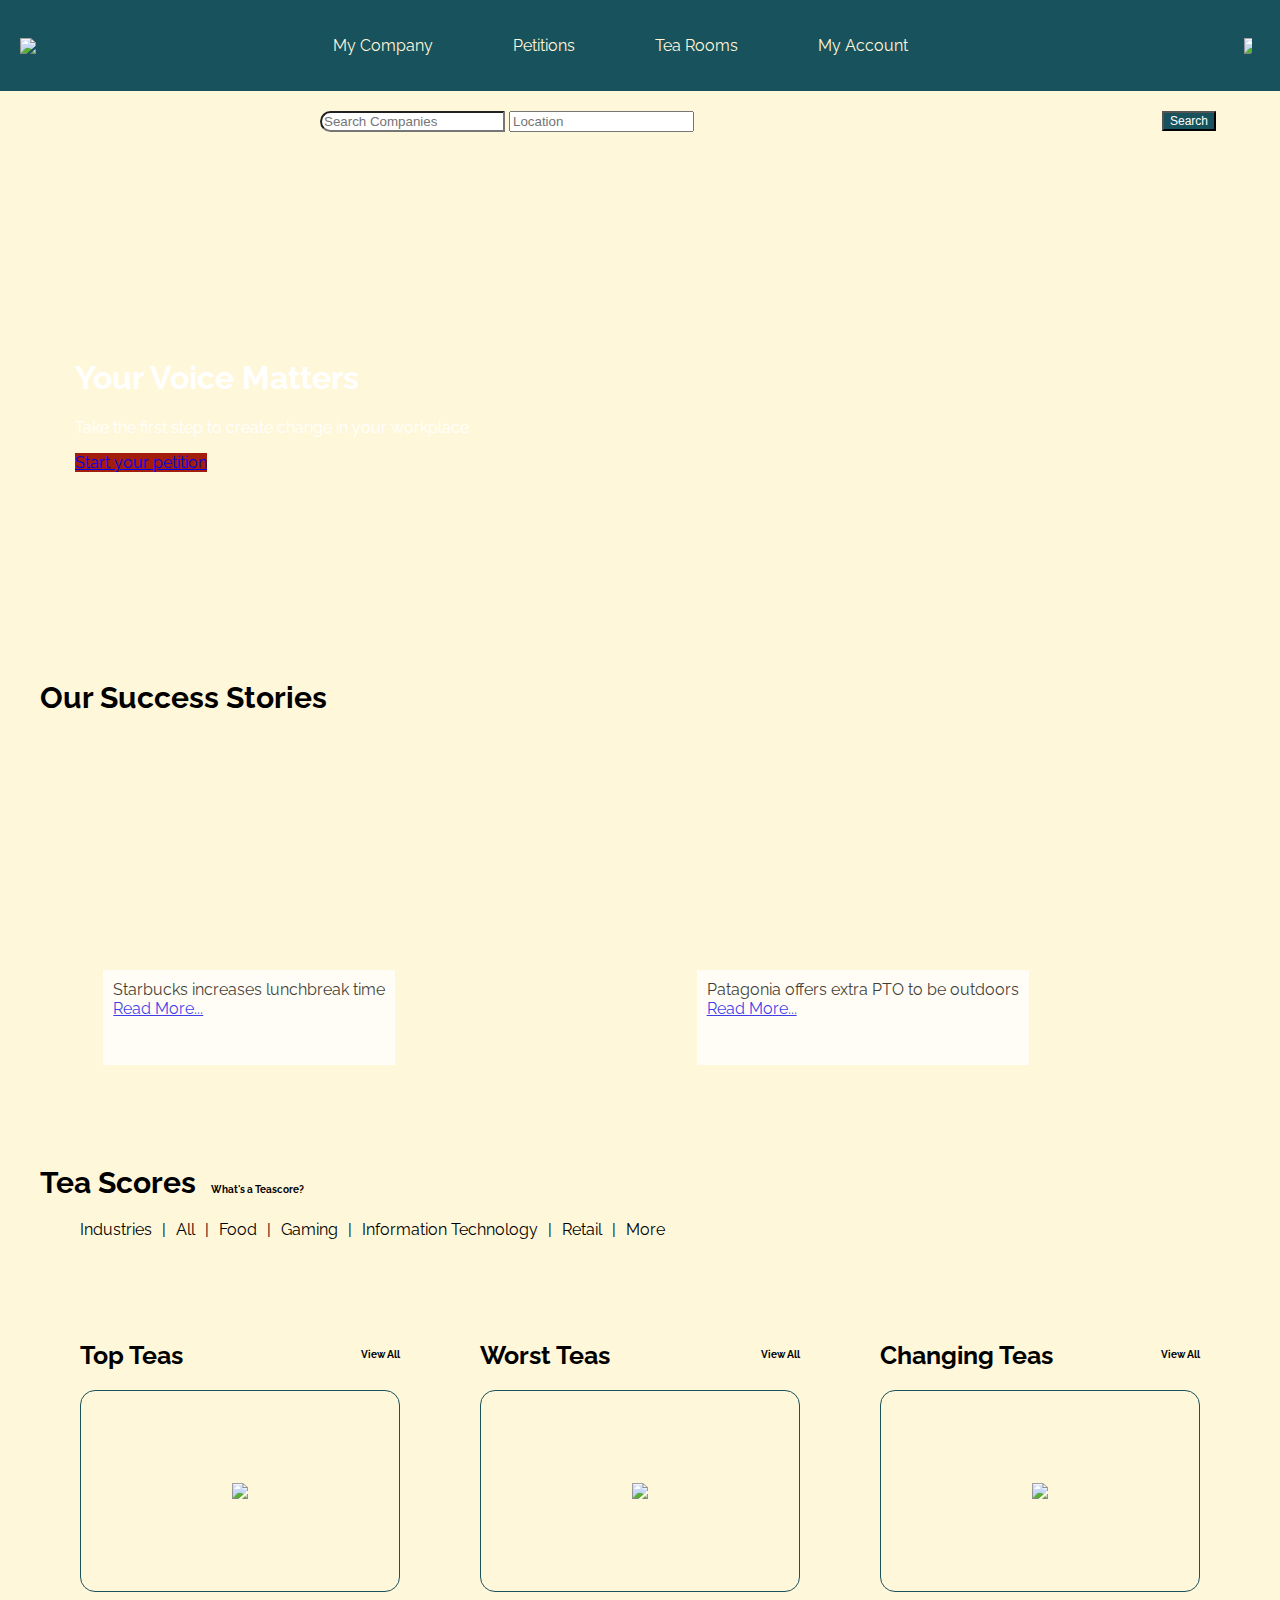
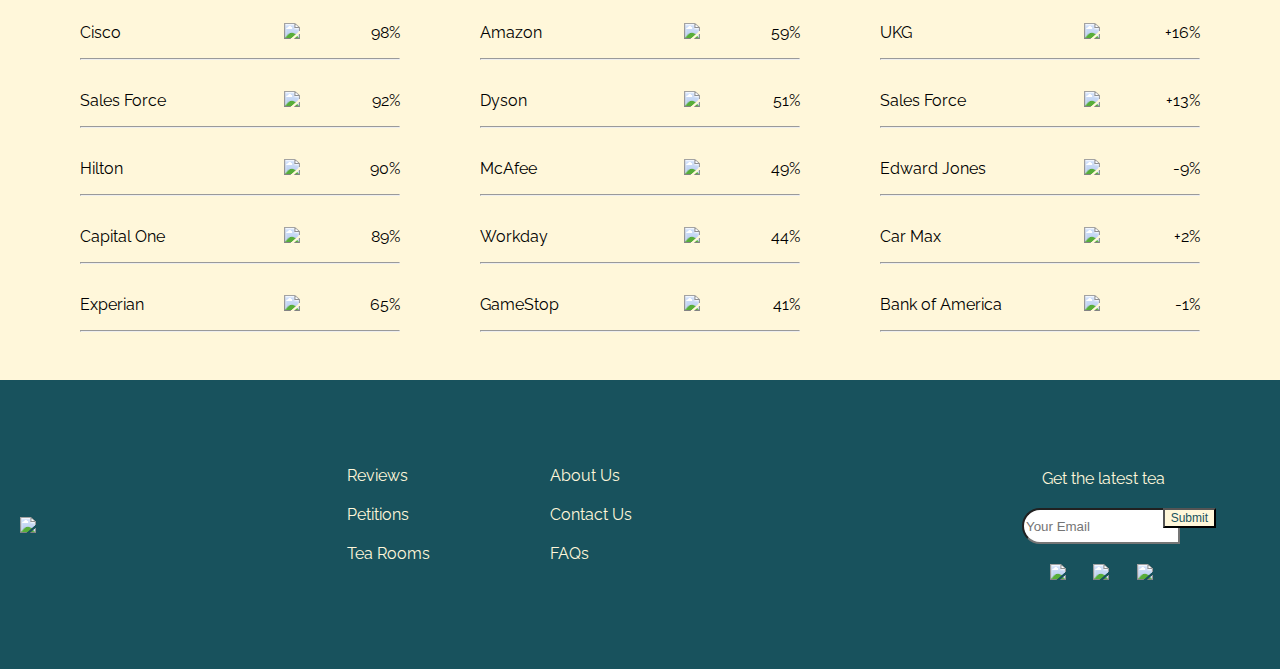
==== index.html @ 8a25eb56 "Add files via upload" ====
<!DOCTYPE html>
<html lang="en">
  <head>
    <meta charset="UTF-8" />
    <meta http-equiv="X-UA-Compatible" content="IE=edge" />
    <meta name="viewport" content="width=device-width, initial-scale=1.0" />
    <title>SafeTea</title>
    <link rel="stylesheet" href="/index.css" />
    <link rel="preconnect" href="https://fonts.googleapis.com" />
    <link rel="preconnect" href="https://fonts.gstatic.com" crossorigin />
    <link
      href="https://cdn.jsdelivr.net/npm/bootstrap@5.1.3/dist/css/bootstrap.min.css"
      rel="stylesheet"
      integrity="sha384-1BmE4kWBq78iYhFldvKuhfTAU6auU8tT94WrHftjDbrCEXSU1oBoqyl2QvZ6jIW3"
      crossorigin="anonymous"
    />
    <link
      href="https://fonts.googleapis.com/css2?family=Raleway:ital,wght@0,400;1,600&display=swap"
      rel="stylesheet"
    />
  </head>
  <body>
    <header>
      <nav class="nav_box">
        <div class="main_nav">
          <li class="logo">
            <a href="/index.html"><img src="Images/Component 57.svg" /></a>
          </li>
          <ul class="menu">
            <a href="mycompany.html" class="menu-item"><li>My Company</li></a>
            <a href="petition.html" class="menu-item"><li>Petitions</li></a>
            <a href="TeaRooms.html" class="menu-item"><li>Tea Rooms</li></a>
            <a href="MyAccount.html" class="menu-item"><li>My Account</li></a>
          </ul>
          <a href="index.html"
            ><img src="Images/Sign Out Button.png" class="signoutbutton"
          /></a>
        </div>
      </nav>
    </header>
    <div class="navborder"></div>
    <section class="searchsection">
      <div class="input-group searchinputs">
        <input
          placeholder="Search Companies"
          type="text"
          aria-label="First name"
          class="form-control companysearchbar"
        />
        <input
          placeholder="Location"
          type="text"
          aria-label="Last name"
          class="form-control"
        />
        <button
          class="btn btn-outline-secondary searchbutton rounded-pill"
          type="button"
          id="button-addon2"
        >
          Search
        </button>
      </div>
      <div class="input-group mb-3"></div>
    </section>

    <section>
      <div class="jumbotron hero">
        <h1 class="hero_message">Your Voice Matters</h1>
        <p class="lead">
          Take the first step to create change in your workplace
        </p>
        <div class="herobutton">
          <a
            class="btn btn-primary btn-lg btnColor rounded-pill"
            href="#"
            role="button"
            >Start your petition</a
          >
        </div>
      </div>
    </section>
    <section>
      <div class="success_stories">
        <h1 class="success-story-header">Our Success Stories</h1>
        <div class="success_story_images">
          <div class="left_image">
            <div class="left_image_textbox">
              Starbucks increases lunchbreak time<br />
              <a href="blank">Read More...</a>
            </div>
          </div>
          <div class="right_image">
            <div class="right_image_textbox">
              Patagonia offers extra PTO to be outdoors<br />
              <a href="blank">Read More...</a>
            </div>
          </div>
        </div>
      </div>
    </section>

    <section class="tea-scores">
      <h1>
        Tea Scores <span class="teascore_definition">What's a Teascore?</span>
      </h1>
      <div class="tea-score-container">
        <ul class="tea-score-list">
          <li>Industries</li>
          <li>|</li>
          <li>All</li>
          <li>|</li>
          <li>Food</li>
          <li>|</li>
          <li>Gaming</li>
          <li>|</li>
          <li>Information Technology</li>
          <li>|</li>
          <li>Retail</li>
          <li>|</li>
          <li>More</li>
        </ul>
      </div>
    </section>
<section class="ranking_section">
  <div class="toptea_container">
    <h2 class="toptea_header">Top Teas <span class="viewall">View All</span></h2> 
    <div class="toptea_image_container">
      <img src="Images/cisco-logo-transparent-background.png" class="amazon-logo">
    </div>
    <div class="toptea_list">
      <p class="company_lists">Cisco <span class="topTea_image"> <img src="Images/Purple tea cup.png"></span><span class="cup_icons">98%</span></p><hr>
      <p class="company_lists">Sales Force <span class="topTea_image"> <img src="Images/Purple tea cup.png"></span><span class="cup_icons">92%</span></p><hr>
      <p class="company_lists">Hilton <span class="topTea_image"> <img src="Images/Purple tea cup.png"></span><span class="cup_icons">90%</span></p><hr>
      <p class="company_lists">Capital One <span class="topTea_image"> <img src="Images/hot tea cup.png"></span><span class="cup_icons">89%</span></p><hr>
      <p class="company_lists">Experian <span class="topTea_image"> <img src="Images/hot tea cup.png"></span><span class="cup_icons">65%</span></p><hr>
    </div>
  </div>
  </div>

  <div class="toptea_container">
    <h2 class="toptea_header">Worst Teas <span class="viewall">View All</span></h2> 
    <div class="toptea_image_container">
      <img src="Images/Amazon-Logo-resize.png">
    </div>
    <div class="toptea_list">
      <p class="company_lists">Amazon <span class="topTea_image"> <img src="Images/Purple tea cup.png"></span><span class="cup_icons">59%</span></p><hr>
      <p class="company_lists">Dyson <span class="topTea_image"> <img src="Images/Purple tea cup.png"></span><span class="cup_icons">51%</span></p><hr>
      <p class="company_lists">McAfee <span class="topTea_image"> <img src="Images/Purple tea cup.png"></span><span class="cup_icons">49%</span></p><hr>
      <p class="company_lists">Workday <span class="topTea_image"> <img src="Images/hot tea cup.png"></span><span class="cup_icons">44%</span></p><hr>
      <p class="company_lists">GameStop <span class="topTea_image"> <img src="Images/hot tea cup.png"></span><span class="cup_icons">41%</span></p><hr>
    </div>
  </div>
  </div>
  
  <div class="toptea_container">
    <h2 class="toptea_header">Changing Teas <span class="viewall">View All</span></h2> 
    <div class="toptea_image_container">
      <img src="Images/ukgFix-removebg-.png">
    </div>
    <div class="toptea_list">
      <p class="company_lists">UKG <span class="topTea_image"> <img src="Images/Up Arrow.png"></span><span class="cup_icons">+16%</span></p><hr>
      <p class="company_lists">Sales Force <span class="topTea_image"> <img src="Images/Up Arrow.png"></span><span class="cup_icons">+13%</span></p><hr>
      <p class="company_lists">Edward Jones <span class="topTea_image"> <img src="Images/Down Arrow.png"></span><span class="cup_icons">-9%</span></p><hr>
      <p class="company_lists">Car Max <span class="topTea_image"> <img src="Images/Up Arrow.png"></span><span class="cup_icons">+2%</span></p><hr>
      <p class="company_lists">Bank of America <span class="topTea_image"> <img src="Images/Down Arrow.png"></span><span class="cup_icons">-1%</span></p><hr>
    </div>
  </div>
  </div>
</section>

<footer>
  <nav class="nav_box footer_box">
    <div class="main_nav">
      <li class="logo">
        <a href="/index.html"><img src="Images/Component 57.svg" /></a>
      </li>
      <div class="footer_links">
      <ul class="footer_menu">
        <a href="review.html" class="menu-item footer_menu_item"><li>Reviews</li></a>
        <a href="petition.html" class="menu-item footer_menu_item"><li>Petitions</li></a>
        <a href="TeaRooms.html" class="menu-item footer_menu_item"><li>Tea Rooms</li></a>
      </ul>
      <ul class="footer_menu">
        <a href="review.html" class="menu-item footer_menu_item"><li>About Us</li></a>
        <a href="petition.html" class="menu-item footer_menu_item"><li>Contact Us</li></a>
        <a href="TeaRooms.html" class="menu-item footer_menu_item"><li>FAQs</li></a>
      </ul>
    </div>
    <ul class="footer_menu">
      <a href="review.html" class="menu-item footer_email_notification"><li>Get the latest tea</li></a>
      <li class="footer_email"><input
        placeholder="Your Email"
        type="text"
        aria-label="Last name"
        class="form-control email_box"
      />
      <button
        class="btn btn-outline-secondary searchbutton rounded-pill email_submit"
        type="button"
        id="button-addon2"
      >
        Submit
      </button></li>
      
        <li class="social_media_logos"><img src="Images/Instagram.png"> <img src="Images/Tweeter.png"> <img src="Images/Facebook.png"></li>
    </ul>
    </div>
   
  </nav>
  
</footer>
<div></div>

    <script
      src="https://cdn.jsdelivr.net/npm/bootstrap@5.1.3/dist/js/bootstrap.bundle.min.js"
      integrity="sha384-ka7Sk0Gln4gmtz2MlQnikT1wXgYsOg+OMhuP+IlRH9sENBO0LRn5q+8nbTov4+1p"
      crossorigin="anonymous"
    ></script>
  </body>
</html>
---- index.css ----
body {
  padding: 0;
  margin: 0;
  font-family: "Raleway", sans-serif;
  background-color: #fff7da !important;
}
.navbox {
  background-color: #18525d;
}
nav {
  background-color: #18525d;
}
.main_nav {
  display: flex;
  justify-content: space-between;
  padding: 20px;
  list-style-type: none;
  text-decoration: none;
  align-items: center;
}
.menu-item {
  list-style-type: none;
  text-decoration: none;
  color: #fff7da;
  position: relative;
}

.menu-item:hover {
  color: #f7d96f;
}
.menu {
  display: flex;
  align-items: center;
}
nav ul li {
  padding-right: 80px;
}
.navborder {
  height: 2px;
  width: 100%;
  background-color: #fff7da;
  position: absolute;
  top: 100px;
}
.logo {
  padding-top: 5px;
}
.hero {
  background: url(/Images/Hero\ no\ text.png);
  background-size: contain;
  background-size: 100%;
  background-repeat: no-repeat;
  width: 100vw;
  height: 500px;
  font-family: "Raleway";
}
.hero_message {
  color: white;
  padding-top: 200px;
  padding-left: 75px;
}
.lead {
  color: white;
  padding-left: 75px;
}
.btnColor {
  background-color: #a21d0b !important;
  border-color: #a21d0b !important;
  font-size: 16px !important;
}
.herobutton {
  padding-left: 75px;
}
.signoutbutton {
  display: flex;
  align-items: center;
  max-width: 50%;
  height: auto;
}

.searchsection {
  background-color: #fff7da;
}
.searchbutton {
  background-color: #18525d !important;
  color: white !important;
  font-size: 12px !important;
  position: absolute;
  right: 5%;
}
.searchinputs {
  width: 50% !important;
  margin-left: 25%;
  padding-top: 20px;
  padding-bottom: 6px;
}
.companysearchbar {
  border-radius: 50px 0 0 50px !important;
}

.success_stories {
  margin-bottom: 0;
}

.success-story-header {
  font-size: 30px;
  margin-left: 40px;
  padding-bottom: 10px;
}

.success_story_images {
  display: flex;
  justify-content: space-evenly;
  height: 400px;
  width: 100vw;
}
.left_image {
  background-image: url(/Images/starbucks\ .png);
  background-repeat: no-repeat;
  height: 330px;
  width: 500px;
  position: relative;
}
.right_image {
  background-image: url(/Images/patagonia.jpeg);
  background-repeat: no-repeat;
  height: 330px;
  width: 500px;
  position: relative;
}

.right_image_textbox {
  position: absolute;
  bottom: 10px;
  left: 10px;
  background-color: white;
  opacity: 75%;
  height: 75px;
  padding: 10px;
}

.left_image_textbox {
  position: absolute;
  bottom: 10px;
  left: 10px;
  background-color: white;
  opacity: 75%;
  height: 75px;
  padding: 10px;
}

.amazon-logo {
  background-size: 200px;
}

.tea-scores {
  margin-left: 40px;
  margin-bottom: 80px;
}

.tea-scores > h1 {
  font-size: 30px;
}

.tea-score-container > ul > li {
  padding-right: 10px;
}

.tea-score-list {
  display: flex;
  justify-content: flex-start;
  list-style-type: none;
  text-decoration: none;
}
.teascore_definition {
  font-size: 10px;
  padding-left: 8px;
}
.toptea_container {
  width: 25%;
  /* margin-left: 40px; */
}
.viewall {
  font-size: 10px;
}
.toptea_header {
  display: flex;
  justify-content: space-between;
  align-items: center;
  font-size: 25px;
}
.toptea_image_container {
  border: 1px solid #18525d;
  display: flex;
  justify-content: center;
  align-items: center;
  padding: 20px 0;
  border-radius: 15px;
  height: 160px;
}

.company_lists {
  display: flex;
  align-items: center;
  padding-top: 15px;
}

.toptea_list {
  position: relative;
}
.cup_icons {
  position: absolute;
  right: 0;
}

.topTea_image {
  position: absolute;
  right: 100px;
}
.ranking_section {
  display: flex;
  justify-content: space-evenly;
}
.footer_menu {
  display: flex;
  flex-direction: column;
}
.footer_links {
  display: flex;
}
.footer_email {
  list-style-type: none;
  text-decoration: none;
  display: flex;
}
.email_box {
  height: 30px;
  width: 150px !important;
  border-radius: 50px 0 0 50px !important;
}
.email_submit {
  background-color: #fff7da !important;
  color: #18525d !important;
}
.footer_box {
  padding: 50px 0;
  margin-top: 40px;
}
.footer_bottom_line {
  width: 100%;
  height: 20px;
  background-color: #fff7da;
  position: absolute;
  bottom: 40px;
}
.footer_menu_item {
  padding-bottom: 20px;
}
.footer_email_notification {
  padding-bottom: 20px;
  padding-left: 20px;
}
.social_media_logos {
  display: flex;
  justify-content: space-evenly;
  padding-top: 20px;
  list-style-type: none;
  text-decoration: none;
}
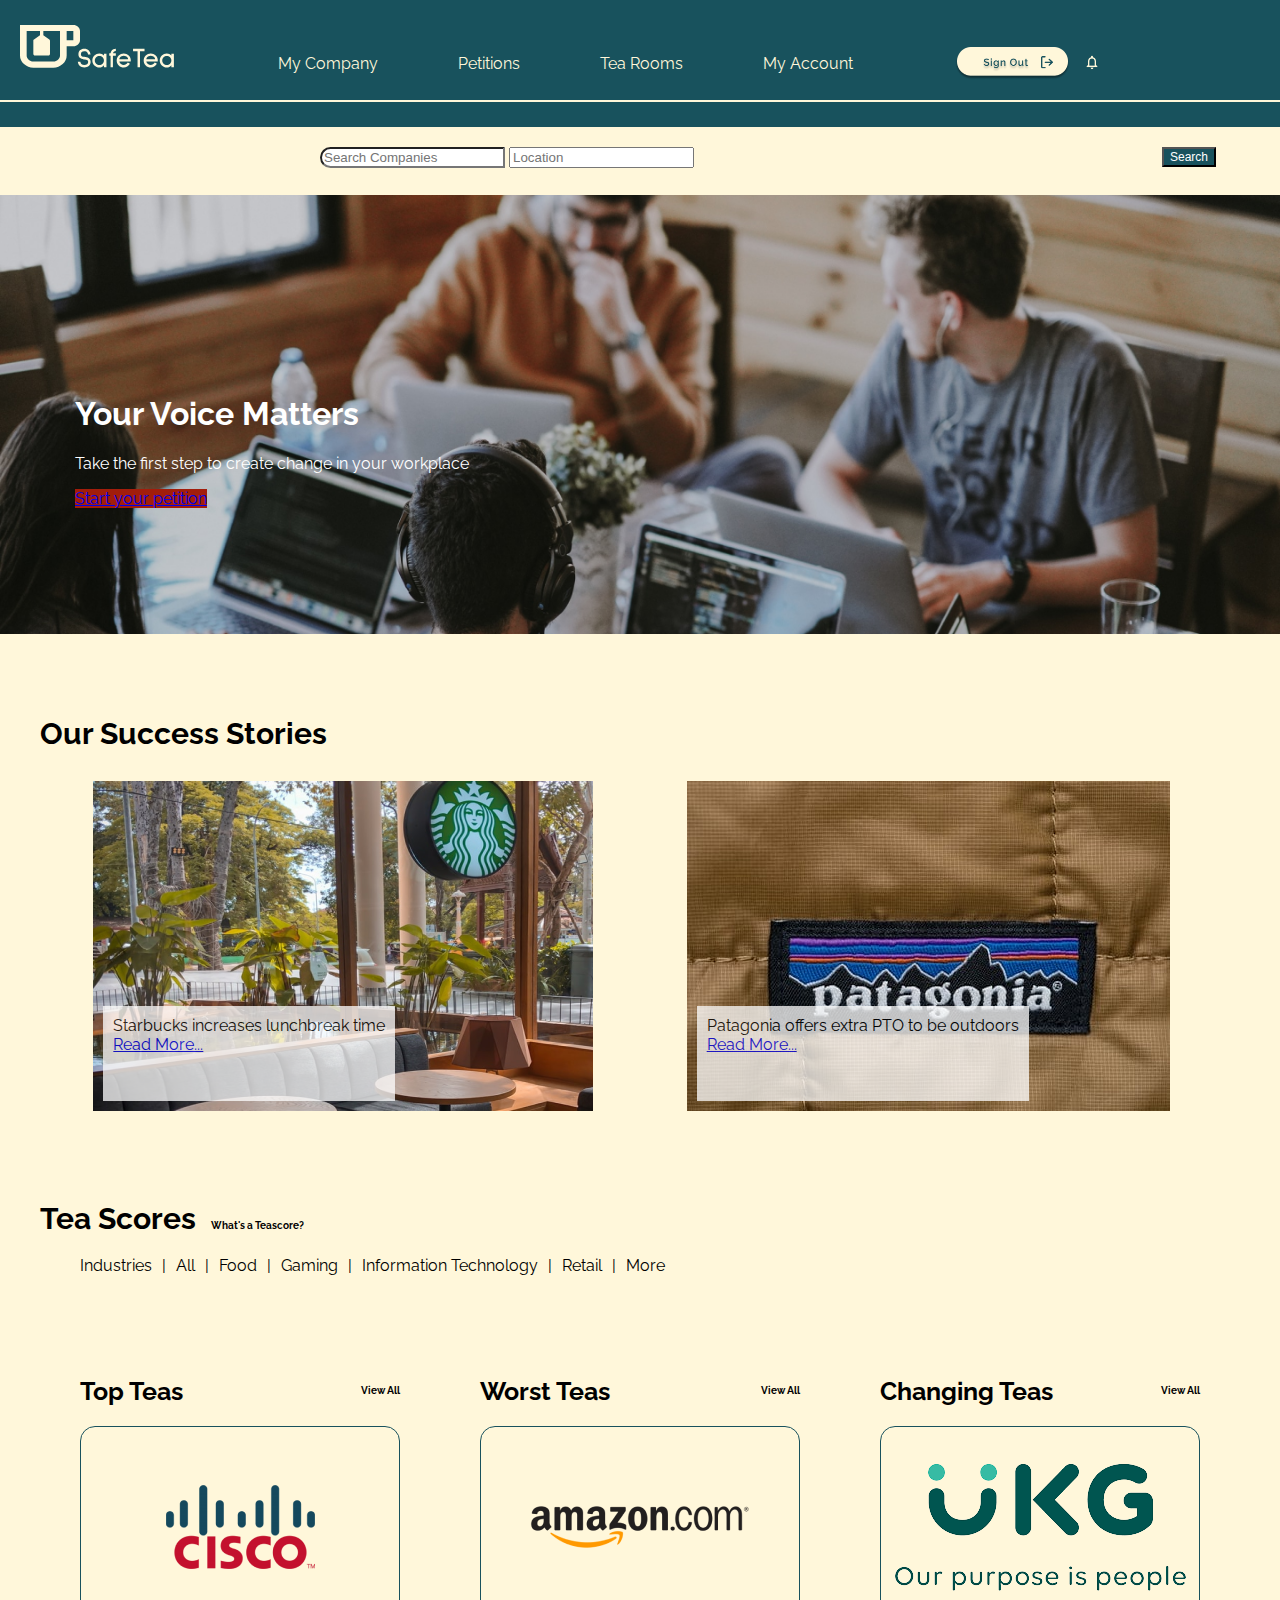
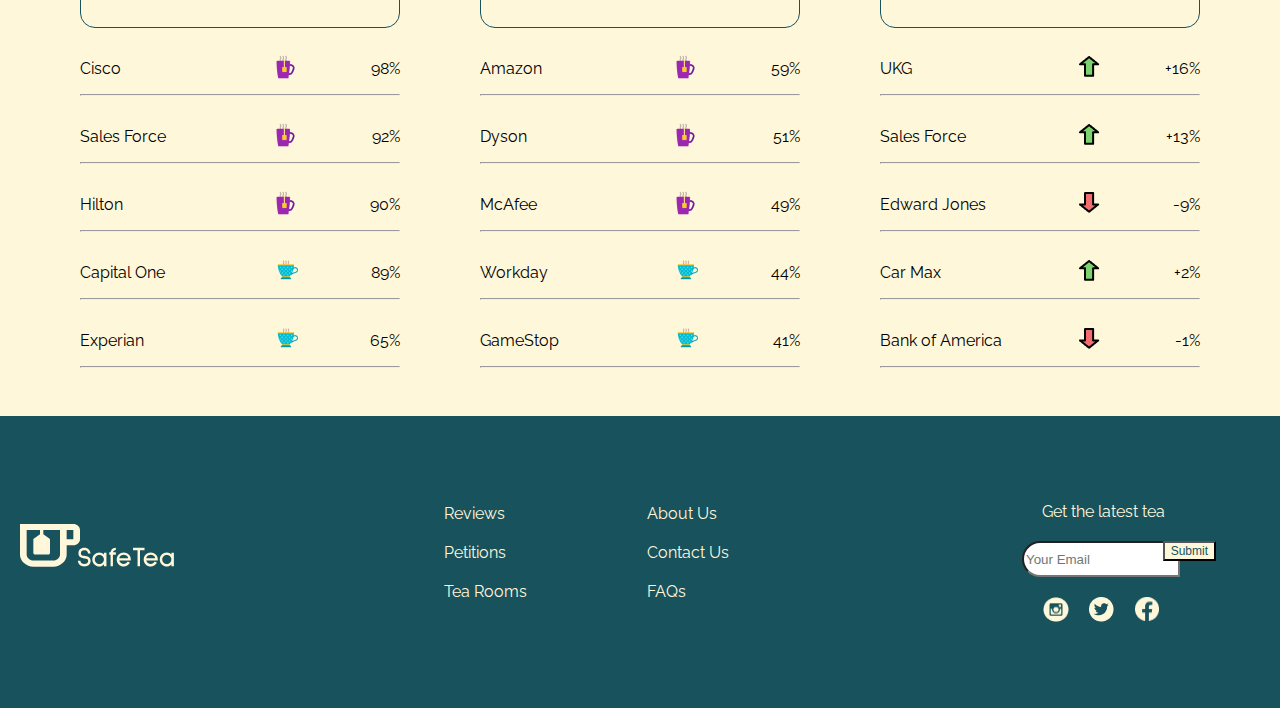
==== commit 14606282: "Update index.html" ====
--- a/index.html
+++ b/index.html
@@ -5,7 +5,7 @@
     <meta http-equiv="X-UA-Compatible" content="IE=edge" />
     <meta name="viewport" content="width=device-width, initial-scale=1.0" />
     <title>SafeTea</title>
-    <link rel="stylesheet" href="/index.css" />
+    <link rel="stylesheet" href="index.css" />
     <link rel="preconnect" href="https://fonts.googleapis.com" />
     <link rel="preconnect" href="https://fonts.gstatic.com" crossorigin />
     <link
